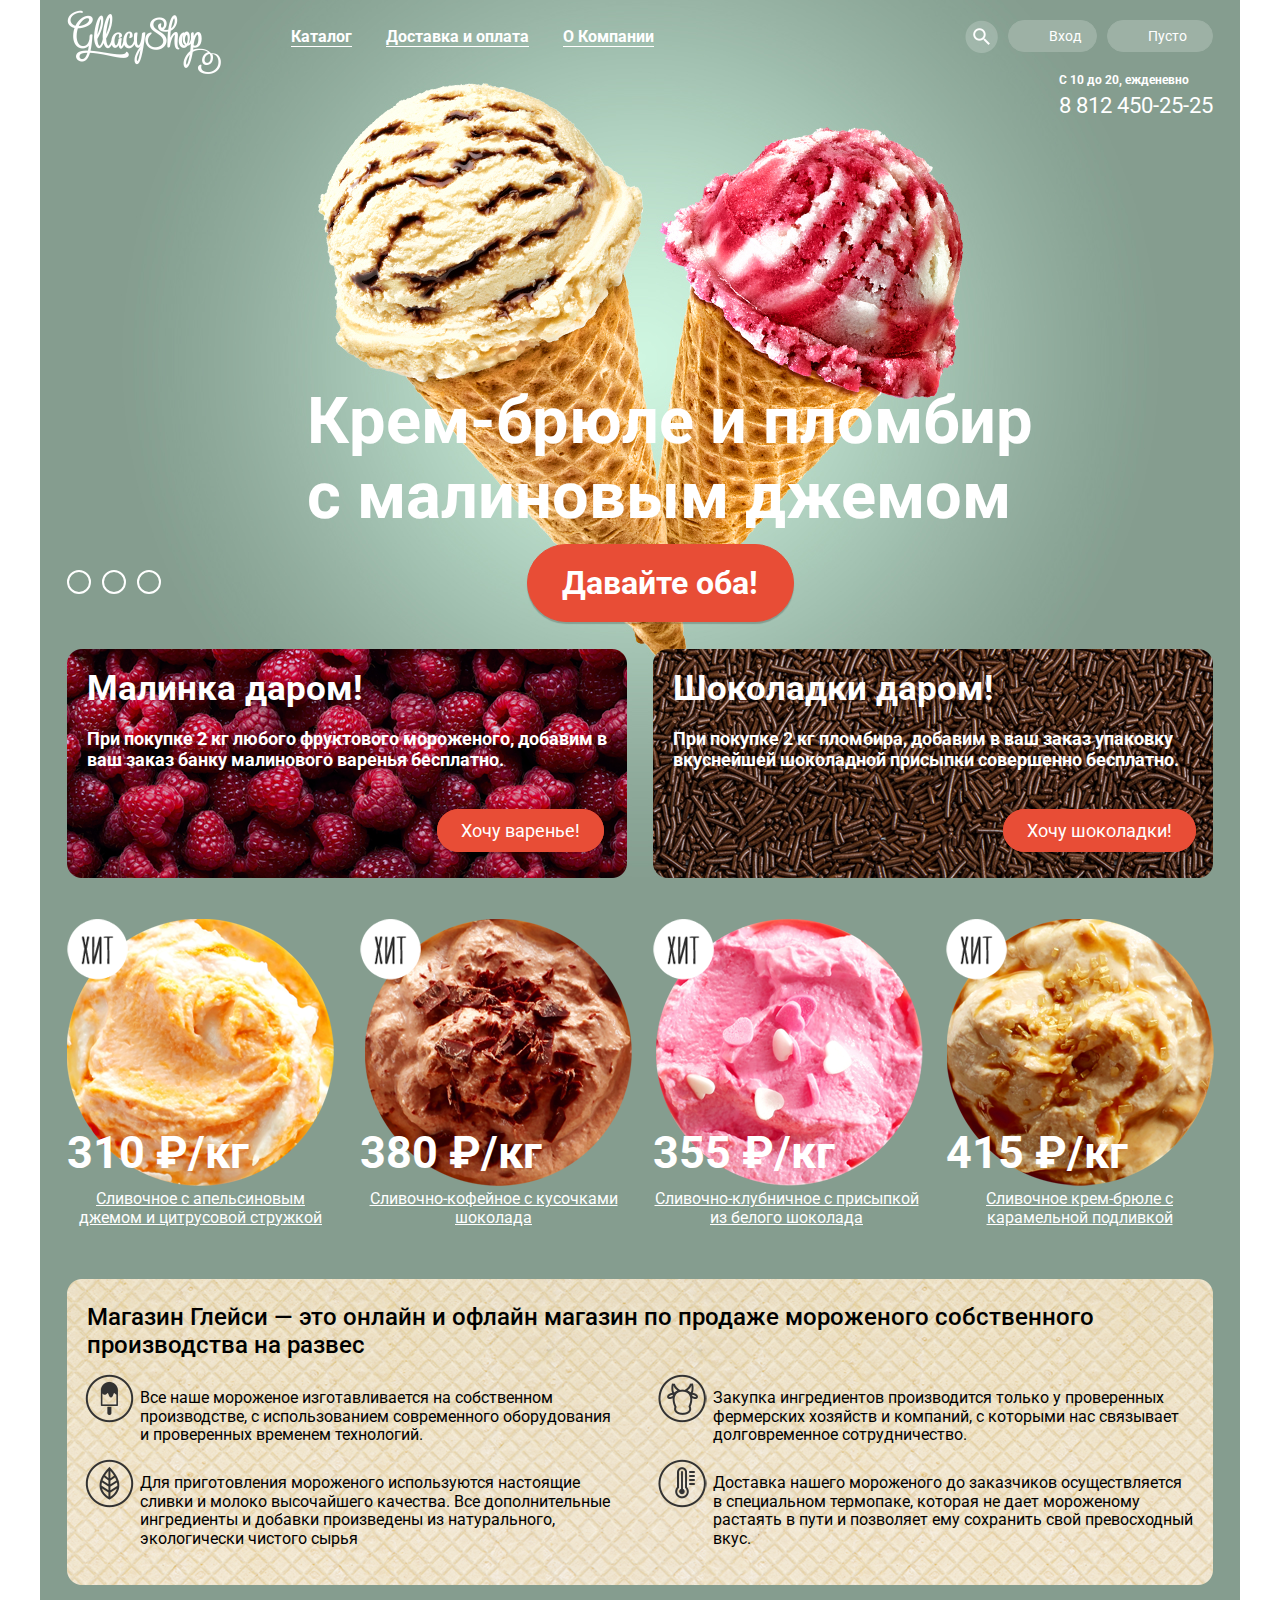
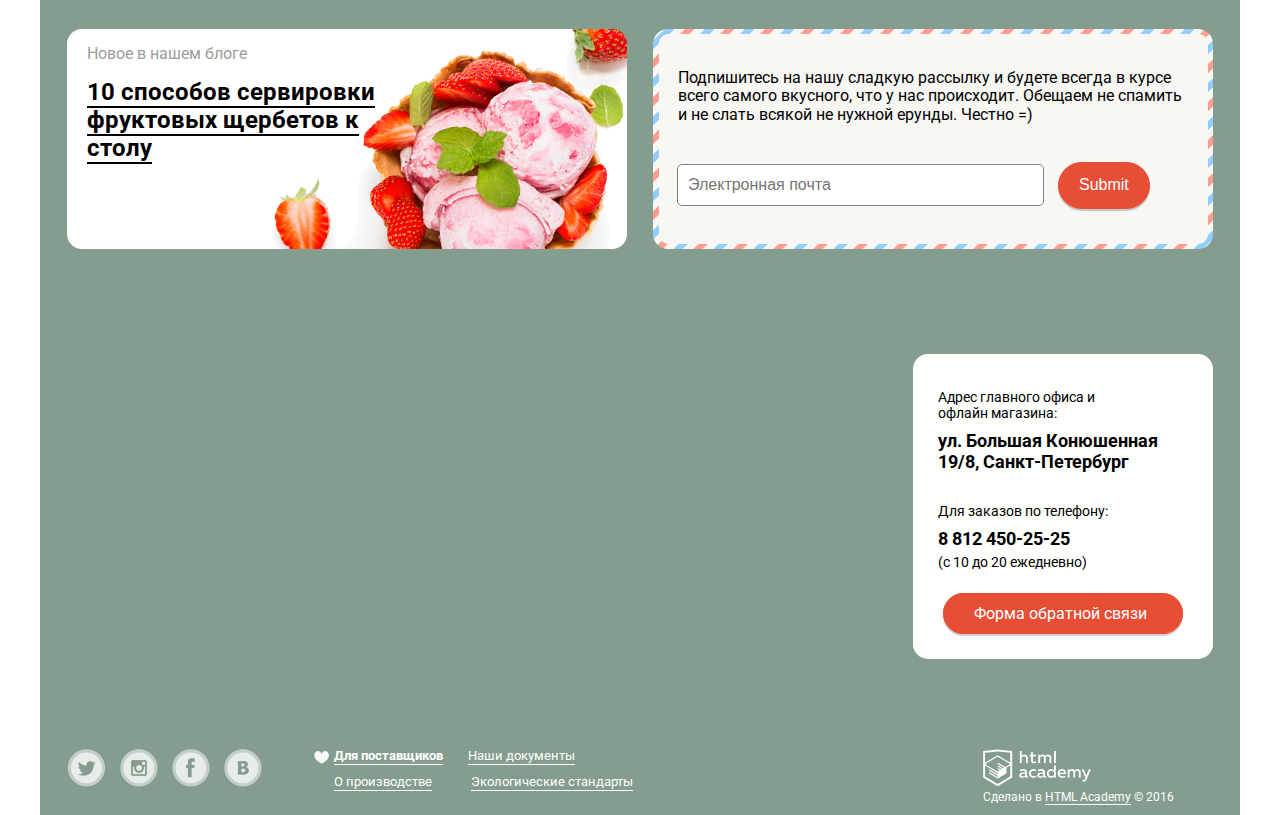
==== index.html @ 41469a13 "первый комит в жизни Слима" ====
<!DOCTYPE html>
<html lang="en">
<head>
    <meta charset="UTF-8">
    <title>Gllacy</title>
     <link rel="stylesheet" href="css/normalize.css"> 
     <link rel="stylesheet" href="css/style.css">
     <link href="https://fonts.googleapis.com/css?family=Roboto:400,400i,700,700i&amp;subset=cyrillic,cyrillic-ext" rel="stylesheet">
</head>
<body>

   <header class="container main-header clearfix">
       <img src="img/Logo.png" class="main-logo">
       <ul class="main-menu">
           <li><a href="#">Каталог</a></li>
           <li><a href="#">Доставка и оплата</a></li>
           <li><a href="#">О Компании</a></li> 
       </ul>
        <div class="menu-arside clearfix">
       <a  class="arside1" href="#"><img src="img/search-main.png"></a>
       <a  class="arside2" href="#">Пусто</a>
       <a  class="arside3" href="#">Вход</a>
       
       </div>
   </header>
    <main class="container">
        
        <section class="main-slider clear-fix">
            <div class="workday">
            <p class="main-day">С 10 до 20, ежденевно
            <p class="main-time">8 812 450-25-25</p>
            </p>
            </div>
            <p class="slide1-h1">Крем-брюле и пломбир с малиновым джемом</p>
            <form class="slider-buttons">
                <input type="radio" name="radio" id="radio" class="slider-but1 radio">
                <label for="radio"></label>
                <input type="radio" name="radio" id="radio1"  class="slider-but1 radio"><label for="radio1"></label>
                <input type="radio" name="radio" id="radio2"  class="slider-but1 radio"> <label for="radio2"></label>
            </form>
            
            <a href="#" class="button-classic">Давайте оба!</a>
        </section>
        <section class="special clearfix">
            <div class="special-1">
                <p class="special-name">Малинка даром!</p>
                <p class="special-about">При покупке 2 кг любого фруктового мороженого, добавим в ваш заказ банку малинового варенья бесплатно.</p>
                <a href="#" class="button-classic">Хочу варенье!</a>
            </div>
            <div class="special-2">
                <p class="special-name">Шоколадки даром!</p>
                <p class="special-about">При покупке 2 кг пломбира, добавим в ваш заказ упаковку вкуснейшей шоколадной присыпки совершенно бесплатно.</p>
                <a href="#" class="button-classic">Хочу шоколадки!</a>
                
            </div>
        </section>
        <section class="top-icecream clearfix">
           <div class="top-ice">
               <img src="img/top-ice1.png" class="topice-1">
               <p class="topice-count">310 ₽/кг</p>
               <a href="#">Сливочное с апельсиновым джемом и цитрусовой стружкой</a>
           </div>
           <div class="top-ice">
               <img src="img/top-ice2.png" class="topice-2">
               <p class="topice-count">380 ₽/кг</p>
               <a href="#">Сливочно-кофейное с кусочками шоколада</a>
           </div>
           <div class="top-ice">
               <img src="img/top-ice3.png" class="topice-3">
               <p class="topice-count">355 ₽/кг</p>
               <a href="#">Сливочно-клубничное с присыпкой из белого шоколада</a>
           </div>
           <div class="top-ice">
               <img src="img/top-ice4.png" class="topice-4">
               <p class="topice-count">415 ₽/кг</p>
               <a href="#">Сливочное крем-брюле с карамельной подливкой</a>
           </div>
            
        </section>
        <section class="gllacy-about clearfix">
            
            <h1>Магазин Глейси  — это онлайн и офлайн магазин по продаже мороженого собственного производства на развес</h1>
        <article class="about-left">
            <p class="about1">Все наше мороженое изготавливается на собственном производстве, с использованием современного оборудования и проверенных временем технологий.
            </p>
            <p class="about2">Для приготовления мороженого используются настоящие сливки и молоко высочайшего качества. Все дополнительные ингредиенты и добавки произведены из натурального, экологически чистого сырья</p>
        </article>
        <article class="about-right">
            <p class="about3">Закупка ингредиентов  производится только у проверенных фермерских хозяйств и компаний, с которыми нас связывает долговременное сотрудничество.</p>
            <p class="about4">Доставка нашего мороженого до заказчиков осуществляется в специальном термопаке, которая не дает мороженому растаять в пути и позволяет ему сохранить свой превосходный вкус.</p>
         </article>
        </section>
        <section class="main-another">
            <div class="news">
                <p class="news-logo">Новое в нашем блоге</p>
                <div><a href="#">10  способов сервировки фруктовых щербетов к столу</a></div>
            </div>
            <div class="subscribe">
                <p>Подпишитесь на нашу сладкую рассылку и будете всегда в курсе всего самого вкусного, что у нас происходит. Обещаем не спамить и не слать всякой не нужной ерунды. Честно =) </p>
                <form method="post"> 
                <input type="text" placeholder="Электронная почта" class="mail-form">
                <label><input type="submit" class="subscribe-sbumit button-classic"></label>
                </form>
            </div>
        </section>
        <section class="map">
            <div class="map-block">
                <iframe src="https://www.google.com/maps/embed?pb=!1m18!1m12!1m3!1d1998.59910436516!2d30.32089461637124!3d59.93879418187623!2m3!1f0!2f0!3f0!3m2!1i1024!2i768!4f13.1!3m3!1m2!1s0x4696310fca5ba729%3A0xea9c53d4493c879f!2z0JHQvtC70YzRiNCw0Y8g0JrQvtC90Y7RiNC10L3QvdCw0Y8g0YPQuy4sIDE5LCDQodCw0L3QutGCLdCf0LXRgtC10YDQsdGD0YDQsywg0KDQvtGB0YHQuNGPLCAxOTExODY!5e0!3m2!1sru!2sua!4v1495386368336" width="1200" height="430" frameborder="0" style="border:0" allowfullscreen></iframe>
            </div>
            <div class="shopwork-info">
                <p class="info-1">Адрес главного офиса и офлайн магазина:</p>
                <p class="info-2"> ул. Большая Конюшенная 19/8, Санкт-Петербург</p>
                <p class="info-3">Для заказов по телефону:</p>
                <p class="info-4">8 812 450-25-25</p>
                <p class="info-5">(с 10 до 20 ежедневно)</p>
                <a href="#" class="button-classic">Форма обратной связи</a>
            </div>
        </section>
    </main>
    <footer class="main-footer clearfix container">
        <div class="social">
            <a  href="#" class="tw"><img src="img/twitter.png"></a>
            <a  href="#" class="inst"><img src="img/insta.png"></a>
            <a  href="#" class="fb"><img src="img/fb.png"></a>
            <a  href="#" class="vk"><img src="img/vk.png"></a>
        </div>
        <div class="footer-about clearfix">
            <a href="#">Для поставщиков</a>
            <a href="#">Наши документы</a>
            <a href="#"> О производстве</a>
            <a href="#"> Экологические стандарты</a>
        </div>
        <div class="copyright">
            <img class="logo-copyright" src="img/logo-copyright.png">
            <p>Сделано в <a href="#">HTML Academy</a> © 2016</p>
        </div>
    </footer>
</body>
</html>
---- css/style.css ----
html{
    font-family: roboto;
    min-width: 1200px;
    
}
body{
    margin: 0;
    padding: 0;
    
    background-image: url(../img/background-test.jpg);
    background-repeat: no-repeat;
    background-position: center;
    background-position: center top;
    min-width: 1200px;
    
}
.catalog-body{
    background-image:url(../img/Catalog/catalog-background.jpg);
    background-repeat: repeat-y;
}
.clearfix::after {
    content: "";
    display: table;
    clear: both;
}
    
.container {
    width: 1146px;
    margin: 0 auto;
    padding-left: 27px;
    padding-right: 27px;
    
   
}
.button-classic{
    text-decoration: none;
    color: white;
    padding-left: 34px;
    padding-right: 35px;
    padding-top: 20px;
    padding-bottom: 20px;
    border: 1px solid #e84d36;
    background-color: #e84d36;
    border-radius: 50px;
    box-shadow: 0 2px 1px rgba(0,0,0,0.2);
}

header p{
    margin: 0;
    padding: 0;
}
.main-logo{
    float: left;
    margin-top: 10px;
}
.main-header ul{
    text-decoration: none;
    margin: 0;
    
}
.main-menu {float: left;}
.main-menu a{
   text-decoration: none; 
    color: white;
    font-size: 16px;
    font-weight: bold;
    border-bottom: 1px white solid;
    
}
.main-header li{
    display: inline-block;
    margin-top: 28px;
    margin-left: 30px;
}
.menu-arside{
    float: right;
    display: inline-block;
    margin-top: 20px;
    
}
.menu-arside .arside2,.arside3 {
    float:right;
    text-decoration: none;
    color: white;
    border: 1px solid #9db1a5;
    border-radius: 28px;
    padding-top: 7px;
    padding-bottom: 7px;
   font-size: 14px;
    margin-left: 10px;
    
    
}
 .arside1 img{
    
}
.menu-arside .arside2{
    padding-right: 25px;
    padding-left: 40px;
    background-color: #9db1a5;
   
    
}
.menu-arside .arside3{
    padding-right: 15px;
    padding-left: 40px;
    background-color: #9db1a5;
}
.menu-arside .arside2::before{
    content: "";
    position: absolute;
    width: 21px;
    height: 20px;
   
    background-image: url(../img/bin.png);
    margin-left: -30px;
    margin-top: -2px;
}
.menu-arside .arside3::before{
    content: "";
    position: absolute;
    width: 21px;
    height: 20px;
   
    background-image: url(../img/enter.png);
    margin-left: -30px;
    margin-top: -2px;
}

.main-slider{
    min-height: 575px;
}
.workday{
    float: right;
}
.workday .main-day{
    padding: 0;
    margin: 0;
    font-size: 12px;
    font-weight: bold;
    color: white;
}
.workday .main-time{
    padding: 0;
    margin: 0;
    font-size: 22px;
    color: white;
    margin-top: 5px;
    
}
.main-slider .slide1-h1{
    display: inline-block;
    margin: 0;
    margin-top: 310px;
    font-size: 65px;
    font-weight: bold;
    color: white;
    width: 730px;
    margin-left: 240px;
}
.main-slider .slider-buttons{
    float: left;
    margin-top: 40px;
    
}
.main-slider .button-classic{
    float: left;
    margin-top: 10px;
    font-size:32px;
    font-weight: bold;
    margin-left: 355px;
    
}
.radio {
  vertical-align: top;
  width: 17px;
  height: 17px;
  margin: 0 3px 0 0;
}
.radio + label {
  cursor: pointer;
}
.radio:not(checked) {
  position: absolute;
  opacity: 0;
}
.radio:not(checked) + label {
  position: relative;
  padding: 0 0 0 35px;
}

.radio:not(checked) + label:after {
 content: '';
  position: absolute;
  top: -3px;
  left: 0;
  width: 20px;
  height: 20px;
  border: 1px solid #CDD1DA;
  border-radius: 50%;
  
 border: 2px solid white;
}
.radio:checked + label:after {
  opacity: 1;
  background: white;
}
.special{
    min-height: 230px;
}
.special-1, .special-2, .news, .subscribe{
    width: 560px;
    min-height: 230px;
     background-repeat: no-repeat;
}
.special-1,.news{
    float: left;
}
.special-2, .subscribe{
    float: right;
}
.special-1{
    background-image: url(../img/special1-background.png);
   
}
.special-2{
    background-image: url(../img/special2-background.png);
}

.special-name{
    margin: 0;
    margin-top: 20px;
    margin-left: 20px;
    display: inline-block;
    font-size: 35px;
    font-weight: bold;
    color: white;
    
}
.special-about{
    margin: 0;
    margin-top: 20px;
    margin-left: 20px;
    font-size: 18px;
    font-weight: bold;
    color: white;
    padding-bottom: 50px;
}
.special .button-classic{
    font-size: 18px;
    padding-left: 23px;
    padding-right: 23px;
    padding-top: 10px;
    padding-bottom: 10px;
    margin-left: 350px;
    margin-bottom: 50px;
}
.special-1 .button-classic{
    margin-left: 370px;
}
.top-icecream{
    min-height: 400px;
}
.top-ice {
    width: 267px;
    min-height: 400px;
    float: left;
    position: relative;
}
.top-ice{
    margin-left: 26px;
}
.top-ice:nth-child(1){
    margin-left: 0;
    
}
.top-ice img, .item img{
    margin-top: 40px;
}
.top-ice .topice-count{
    font-size: 45px;
    font-weight: bold;
    color: white;
    position: absolute;
    bottom: 55px;
}
.top-ice a, .item a{
    margin: 0;
    text-decoration: underline;
    color: white;
     display: inline-block;
    text-align: center;
    
}
.gllacy-about{
    min-height: 310px;
    background-image: url(../img/about-background.png);
    background-repeat: no-repeat;
}
.gllacy-about h1{
    margin: 0;
    font-size: 24px;
    font-weight: 500;
    margin-left: 20px;
    padding-top: 25px;
}
.about-left{
    float: left;
    width: 573px;
}
.about-right{
    float: right;
    width: 573px;
}
.gllacy-about p{
    margin: 0;
    margin-top: 30px;
    margin-left: 73px;
    width: 480px;
    
}
.gllacy-about .about1::before{
    content: "";
    position: absolute;
    width: 49px;
    height: 49px;
    margin-left: -55px;
    margin-top: -15px;
    background-image: url(../img/about1.png);
    
}
.gllacy-about .about2::before{
    content: "";
    position: absolute;
    width: 49px;
    height: 49px;
    margin-left: -55px;
    margin-top: -15px;
    background-image: url(../img/about2.png);
    
}
.gllacy-about .about3::before{
    content: "";
    position: absolute;
    width: 49px;
    height: 49px;
    margin-left: -55px;
    margin-top: -15px;
    background-image: url(../img/about3.png);
    
}
.gllacy-about .about4::before{
    content: "";
    position: absolute;
    width: 49px;
    height: 49px;
    margin-left: -55px;
    margin-top: -15px;
    background-image: url(../img/about4.png);
    
}
.main-another{
    min-height: 300px;
}
.main-another .news{
    background-image: url(../img/news-background.png);
    margin-top: 40px;
}
.news div{
    width: 300px;
    margin-left: 20px;
}
.news a{
    text-decoration: none;
    color: black;
    font-size: 24px;
    font-weight: bold;
    border-bottom: 2px solid black;
    
}
.news .news-logo{
    font-size: 16px;
    color: #9c9c9c;
    margin-left: 20px;
    
}
.main-another .subscribe{
    background-image: url(../img/subscribe-background.png);
     margin-top: 40px;
}
.subscribe p{
    width: 510px;
    margin: 0;
    margin-top: 40px;
    margin-left: 25px;
    
}
.mail-form{
    margin-left: 24px;
    border: 1px solid gray;
    border-radius: 5px;
    padding-right: 10px;
    width: 345px;
    height: 20px;
    padding-top: 10px;
    padding-left: 10px;
    padding-bottom: 10px;
    margin-top: 40px;
}
.subscribe .button-classic{
    padding-top: 13px;
    padding-bottom: 13px;
    padding-left: 20px;
    padding-right: 20px;
    margin-left: 10px;
    
}
.map{
    height: 430px;
    position: relative;
   
}
.map iframe{
    margin-left: -27px;
}
.map-block{
    height: 430px;
   
}
.map .shopwork-info{
    width: 300px;
    min-height: 305px;
    position: absolute;
    bottom: 60px;
    left: 846px;
    background-color: #fffffe;
    border-radius: 15px;
}
.shopwork-info p{
    margin: 0;
    margin-left: 25px;
}
.shopwork-info .info-1{
    font-size: 14px;
    margin-top: 35px;
    width: 160px;
    
}.shopwork-info .info-2{
    font-size: 18px;
    font-weight: bold;
    margin-top: 10px;
    width: 230px;
    
}.shopwork-info .info-3{
    font-size: 14px;
    margin-top: 30px;
    
}.shopwork-info .info-4{
    font-size: 18px;
    font-weight: bold;
    margin-top: 10px;
    
}.shopwork-info .info-5{
    font-size: 14px;
    margin-top: 5px;
    margin-bottom: 35px;
}
.shopwork-info .button-classic{
  padding-top: 10px;
    padding-bottom: 10px;
    padding-left: 30px;
    padding-left: 30px;
    margin-left: 30px;
}
.main-footer .social{
    width: 267px;
    float: left;
    margin-top: 30px;
    
}
.social a{
    margin-left: 10px;
}
.social a:first-child{
    margin: 0;
}

.footer-about{
    float: left;
    width: 359px;
    margin-top: 30px;
}
.footer-about a{
    color: white;
    text-decoration: none;
    float: left;
    font-size: 13px;
    border-bottom: 1px solid white;
}
.footer-about a:nth-child(1){
    margin-right: 25px;
    font-weight: bold;
   
    
}
.footer-about a:nth-child(1)::before{
    content: "";
    position: absolute;
    width: 20px;
    height: 20px;
    background-image: url(../img/heart.png);
    background-repeat: no-repeat;
    margin-left: -20px;
    margin-top: 2px;
    
}
.footer-about a:nth-child(2){
     margin-bottom: 10px;
    
}
.footer-about a:nth-child(3){
   margin-right: 39px; 
}
.footer-about a:nth-child(4){
    
}
.main-footer .copyright{
    width: 230px;
    float: right;
    margin-top: 30px;
}
.copyright p{
    font-size: 12px;
    color: white;
    margin: 0;
    margin-bottom: 10px;
}
.copyright a{
    text-decoration: none;
    color: white;
    border-bottom: 1px solid white;
}
.main-catalog .path{
    display: inline-block;
    margin: 0;
    padding: 0;
    margin-top: 20px;
}
.path li{
    list-style: none;
    display: inline-block;
}
.path a{
    margin: 0;
    text-decoration: none;
    color: white;
    border-bottom: 1px solid white;
    margin-right: 20px;   
}
 .current-page a{
    border-bottom: none;
    
}
.path li:not(:last-child)::after{
    content: ">>";
    position: absolute;
    width: 20px;
    height: 20px;
    margin-left: -15px;
    color: white;
}
.catalog-positon h1{
    margin: 0;
    font-size: 35px;
    color: white;
    margin-top:5px;
}
.catalog-filter {
    width: 880px;
}
.sort-by select, .catalog-input, .fat-form,.fillers{
  color: white;
   background-color: #a9bab0;
    border: 1px solid #9db1a5;
    border-radius: 28px;
    padding-left: 10px;
    padding-right: 25px;
   font-size: 16px;
    padding-top: 10px;
    padding-bottom: 10px;
    outline: none;

}
.sort-by{
    float: left;
}
.sort-by p{
    font-size: 14px;
    color: white;
    margin: 0;
    margin-left: 15px;
    margin-bottom: 5px;
    margin-top: 30px;
}
.catalog-filter .count{
    float: left;
}
.count p{
     font-size: 14px;
    color: white;
    margin: 0;
    margin-left: 15px;
    margin-bottom: 5px;
    margin-top: 30px;
}
.count .count-range{
    -webkit-appearance: none;
    padding-right: 10px;
    width: 220px;
    outline: none;
    margin-left: 15px;
    margin-right: 15px;

}
.count-range::-webkit-slider-thumb {
-webkit-appearance: none;
background-color: #f8f7f4;
border: 1px solid #bdc3c7;
width: 20px;
height: 20px;
border-radius: 10px;
cursor: pointer;
}
.count-range::before{
    content: "";
    position: absolute;
    width: 218px;
    height: 3px;
    background-color: #f8f7f4;
    margin-top: 8px;
    margin-left: 1px;
    
}
.catalog-filter .fat{
    float: left;
}
.fat p{
     font-size: 14px;
    color: white;
    margin: 0;
    margin-left: 15px;
    margin-bottom: 5px;
    margin-top: 30px;
}
.fat .fat-form{
 width: 405px;
    padding-right: 0;
}
.fat-radio {
  vertical-align: top;
  width: 17px;
  height: 17px;
  margin: 0 3px 0 0;
}
.fat-radio + label {
  cursor: pointer;
}
.fat-radio:not(checked) {
  position: absolute;
  opacity: 0;
}
.fat-radio:not(checked) + label {
  position: relative;
  padding: 0 0 0 30px;
    margin-left: 10px;
   
}

.fat-radio:not(checked) + label:after {
 content: '';
  position: absolute;
  top: px;
  left: 0;
  width: 18px;
  height: 18px;
  border: 1px solid #CDD1DA;
  border-radius: 50%;
  
 border: 1px solid white;
}
.fat-radio:checked + label:after {
  opacity: 1;
  background-image: url(../img/Catalog/fat-choose..png);
    background-repeat: repeat;
    background-position: 19px -2px;
    
}
.choose-filler{
    float: left;
}
.choose-filler p {
    font-size: 14px;
    color: white;
    margin: 0;
    margin-left: 15px;
    
    margin-top: 10px;
    
}
.catalog-filter .fillers{
    width: 700px;
    float: left;
    padding-left: 0;
    padding-right: 0;
    margin-top: 5px;
}
.filler-checkbox{
    vertical-align: top;
    width: 17px;
     height: 17px;
  margin: 0 3px 0 0;
}
.filler-checkbox+label{
    cursor: pointer;
}
.filler-checkbox:not(checked){
    position: absolute;
    display: none;
}
.filler-checkbox:not(checked)+label{
    position: relative;
    padding: 0 0 0 35px;
    margin-left: 12px;
    
}
.filler-checkbox:not(checked) + label:after{
    content: "";
    position: absolute;
    left: 0;
    width: 20px;
    height: 20px;

    background-image: url(../img/Catalog/unchecked.png);
}
.filler-checkbox:checked+label:after{
   content: "";
    position: absolute;
    left: 0;
    width: 20px;
    height: 20px;
   background-image: url(../img/Catalog/checked.png);
}
.catalog-filter button{
    padding-left: 20px;
    padding-right: 20px;
    padding-top: 8px;
    padding-bottom: 8px;
    background-color:#a9bab0;
    border: 2px solid white;
    margin-top: 38px;
    margin-left: 45px;
     outline: none;
    box-shadow: none;
    
}
.catalog{
    min-height:1090px;
}
.catalog .item{
    min-height: 360px;
    width: 267px;
    float: left;
    margin-right: 25px;
    position: relative;
    
} 
.catalog .item:nth-child(4n){
    margin-right: 0;
}
.item img{
    margin:0;
    margin-top: 40px;
    padding-bottom: 10px;
}

.item .item-count{
    font-size: 45px;
    font-weight: bold;
    color: white;
    position: absolute;
    bottom: 20px;
}
.choose-page ul{
    margin: 0;
     padding: 0;
    float: right;
    margin-top: 50px;
}
.choose-page li{
    list-style: none;
    display: inline-block;
    width: 20px;
    height: 20px;
   border-radius: 50%;
    
   
}
.choose-page a{
    text-decoration: none;
    color: white;
    width: 20px;
    height: 20px;
    display: block;
    border-radius: 40px;
    
    margin-top: 1px;
    text-align: center;
}
.choose-page .pre-page{
    color: gray;
}
.choose-page .current-page{
    background-color: white;
    color: black;
    
}
.catalog-footer{
    border-top: 1px solid #a9bbb1;
    margin-top: 35px;
}
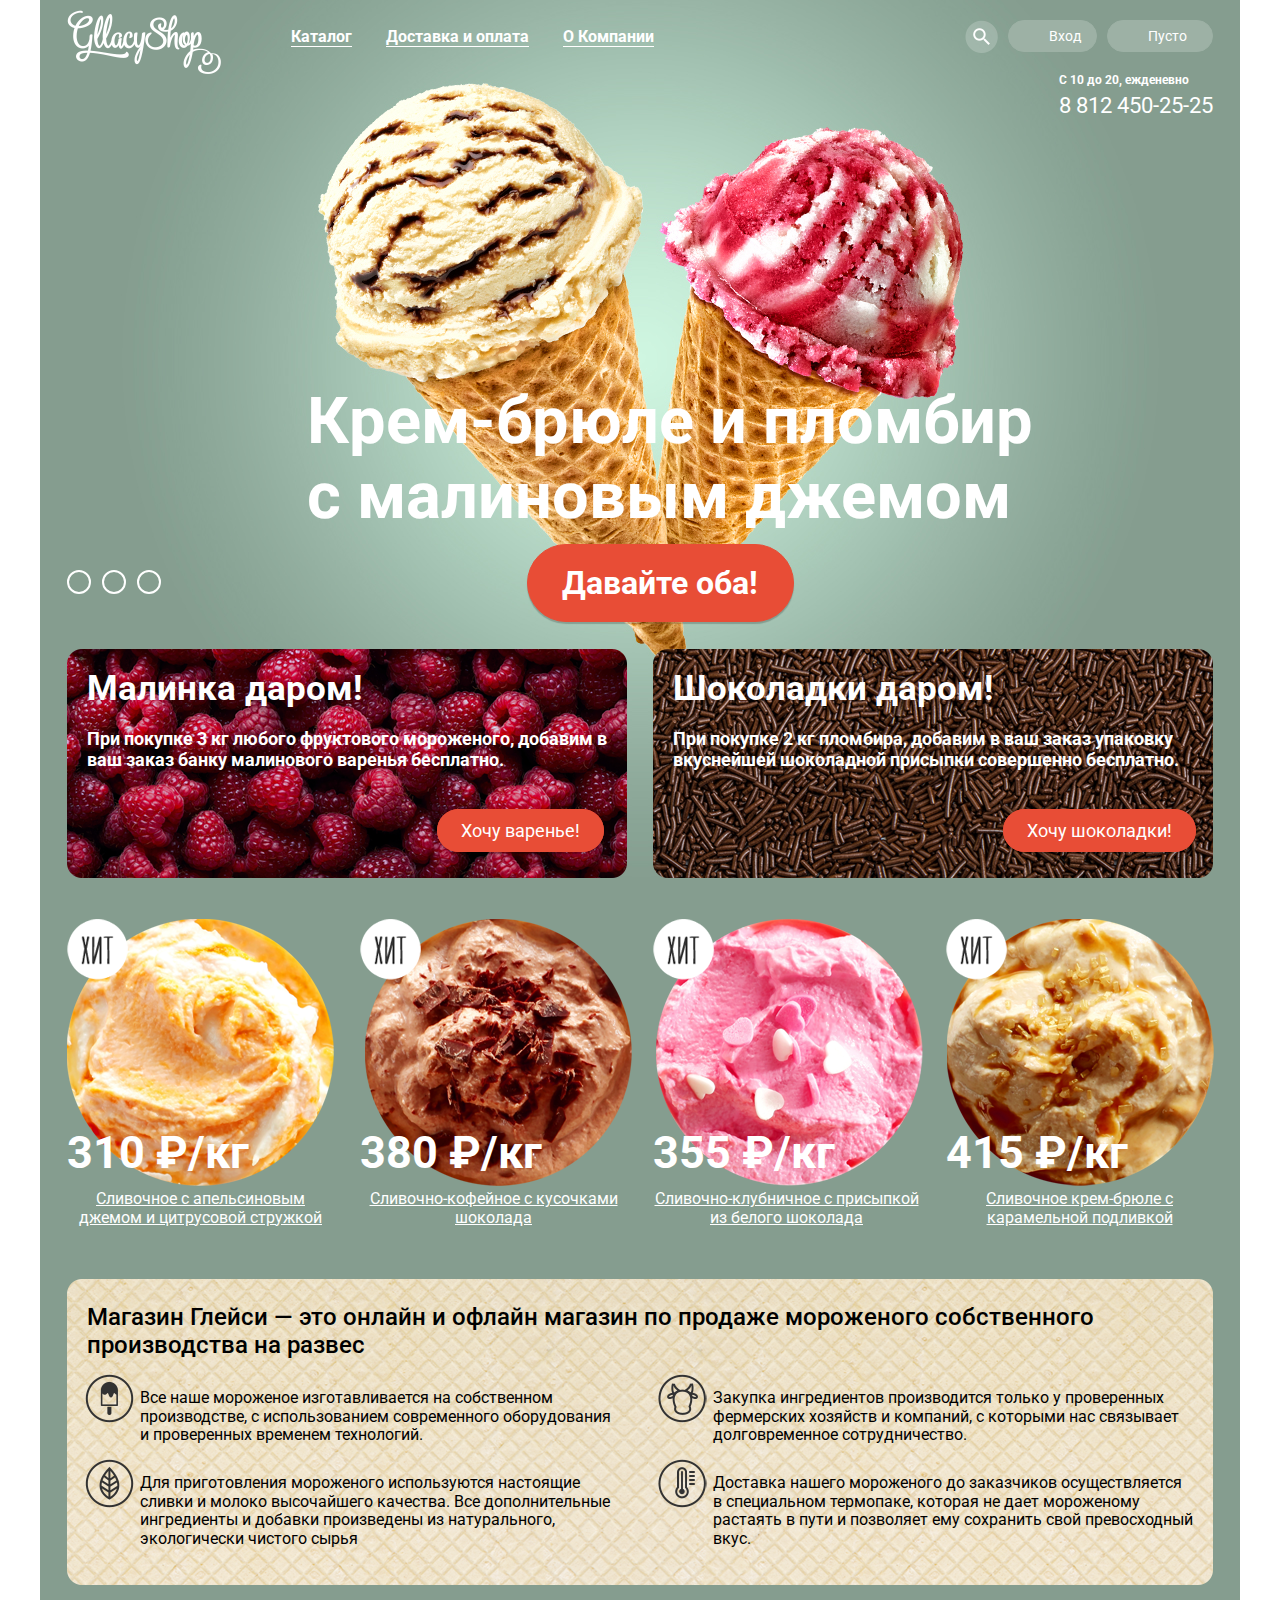
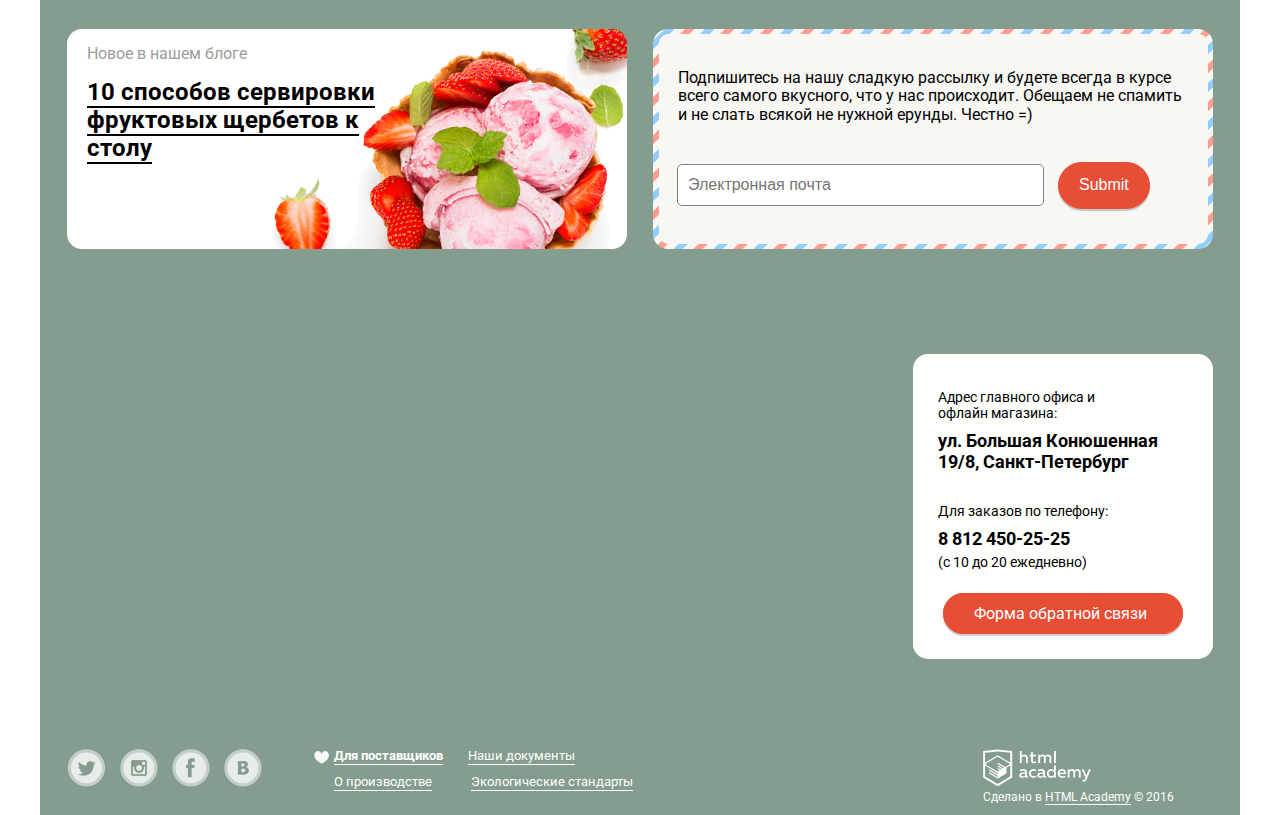
==== commit 9c78d81d: "Второй коммит в жизни мистера Слима" ====
--- a/index.html
+++ b/index.html
@@ -44,7 +44,7 @@
         <section class="special clearfix">
             <div class="special-1">
                 <p class="special-name">Малинка даром!</p>
-                <p class="special-about">При покупке 2 кг любого фруктового мороженого, добавим в ваш заказ банку малинового варенья бесплатно.</p>
+                <p class="special-about">При покупке 3 кг любого фруктового мороженого, добавим в ваш заказ банку малинового варенья бесплатно.</p>
                 <a href="#" class="button-classic">Хочу варенье!</a>
             </div>
             <div class="special-2">
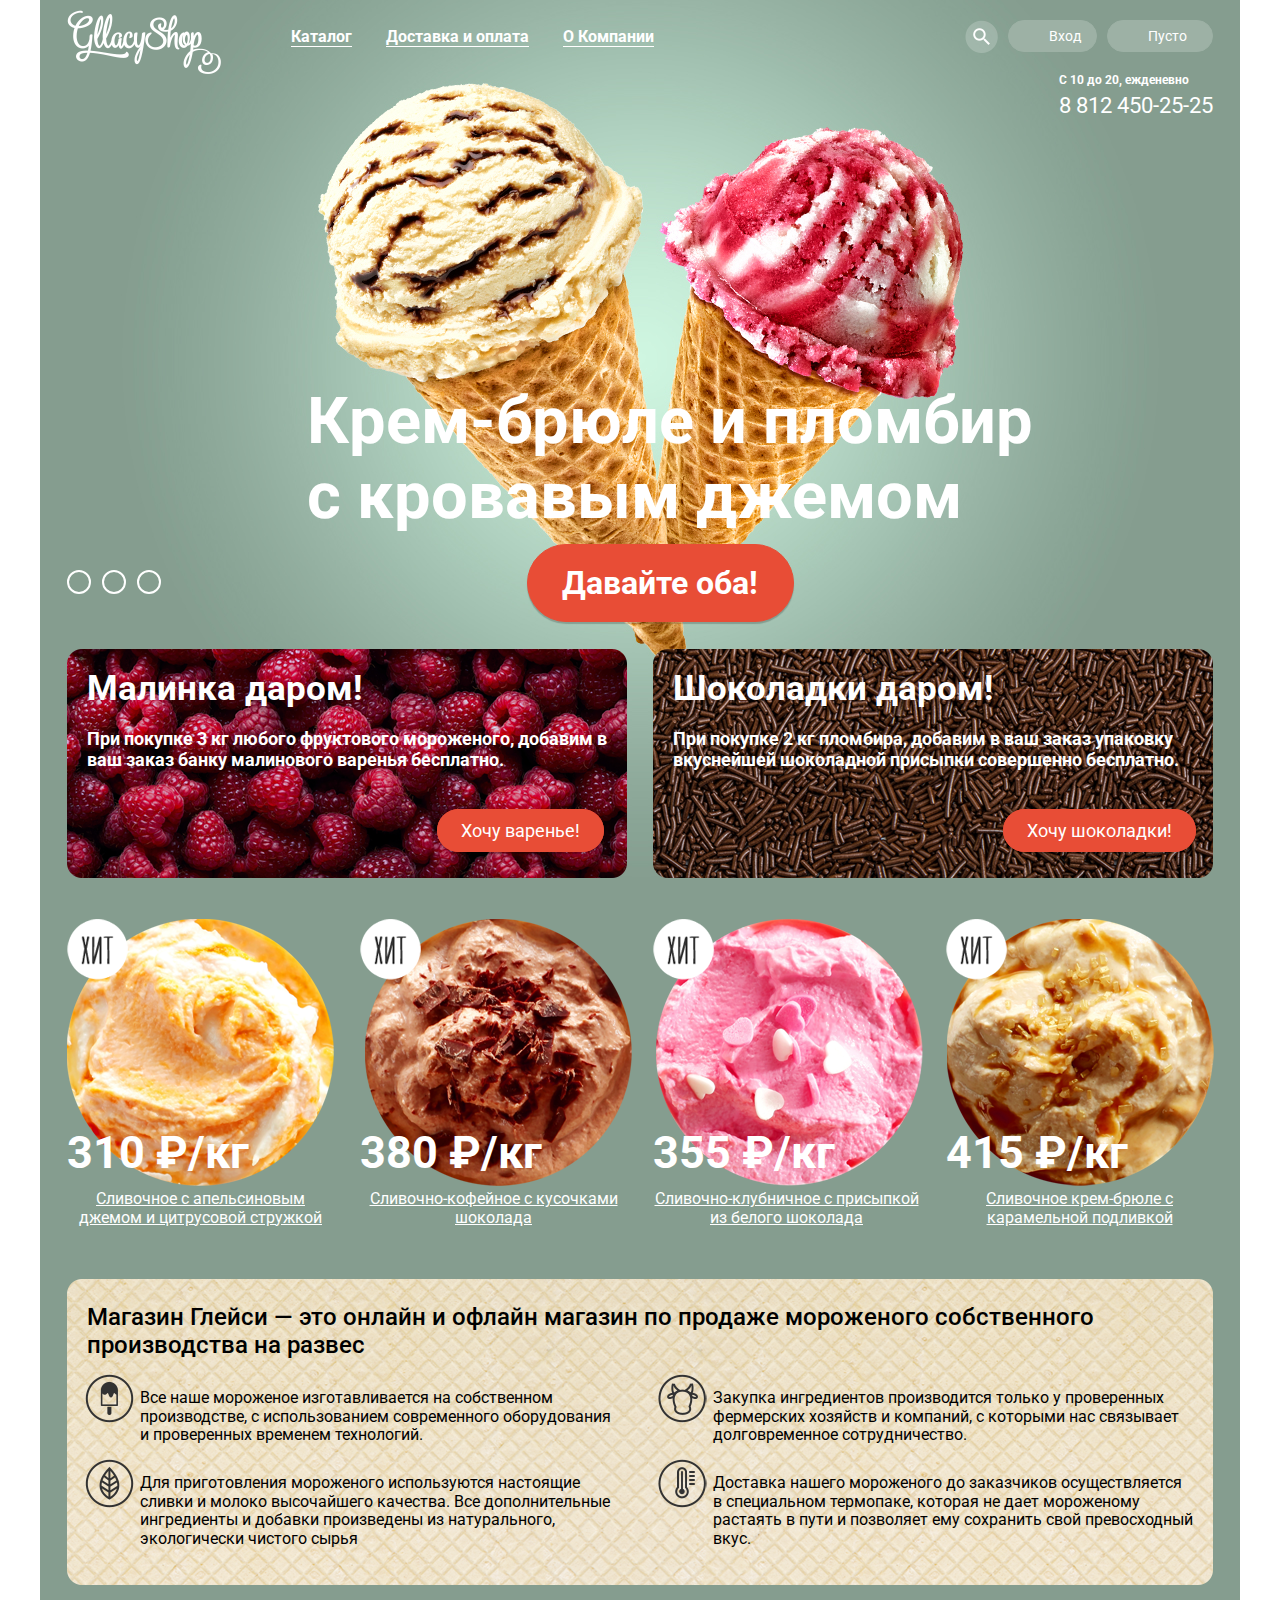
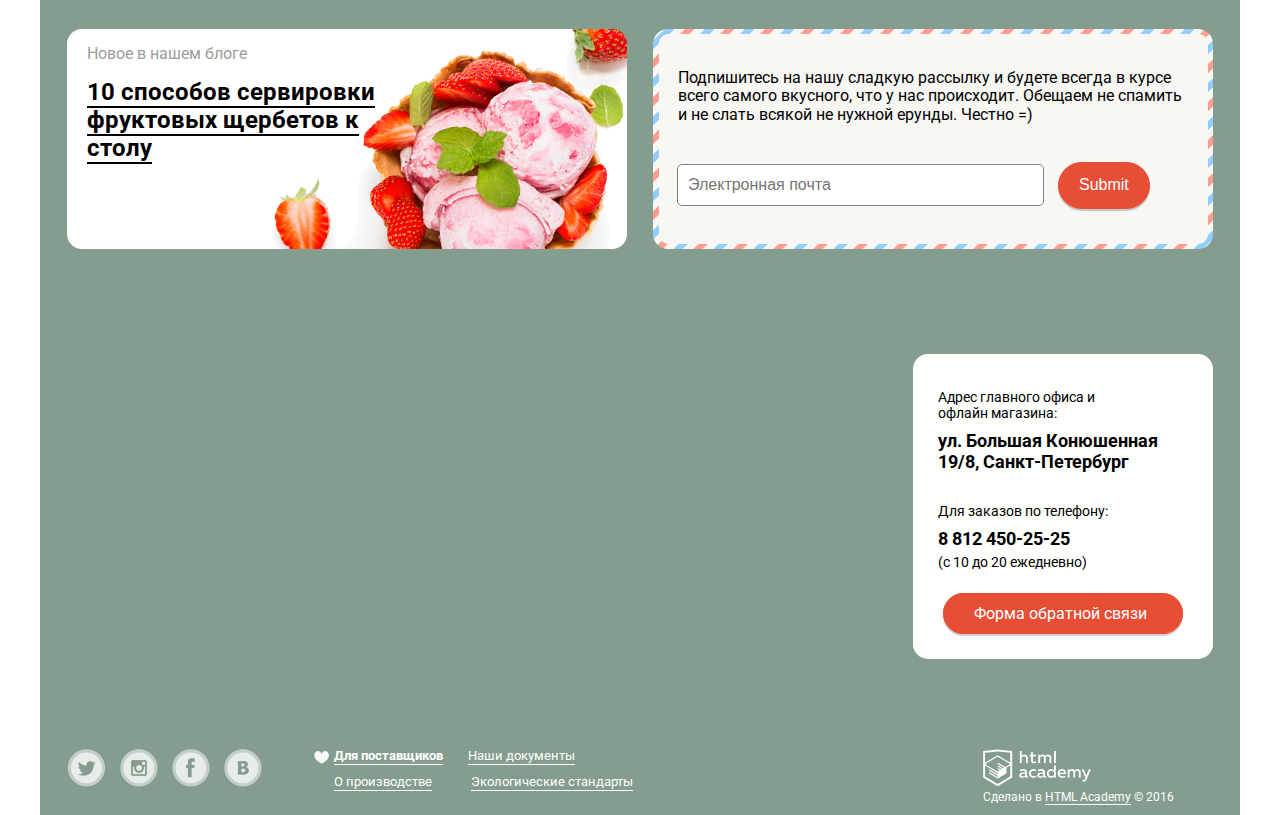
==== commit 4ca48b6a: "тестирую ветку" ====
--- a/index.html
+++ b/index.html
@@ -31,7 +31,7 @@
             <p class="main-time">8 812 450-25-25</p>
             </p>
             </div>
-            <p class="slide1-h1">Крем-брюле и пломбир с малиновым джемом</p>
+            <p class="slide1-h1">Крем-брюле и пломбир с кровавым джемом</p>
             <form class="slider-buttons">
                 <input type="radio" name="radio" id="radio" class="slider-but1 radio">
                 <label for="radio"></label>
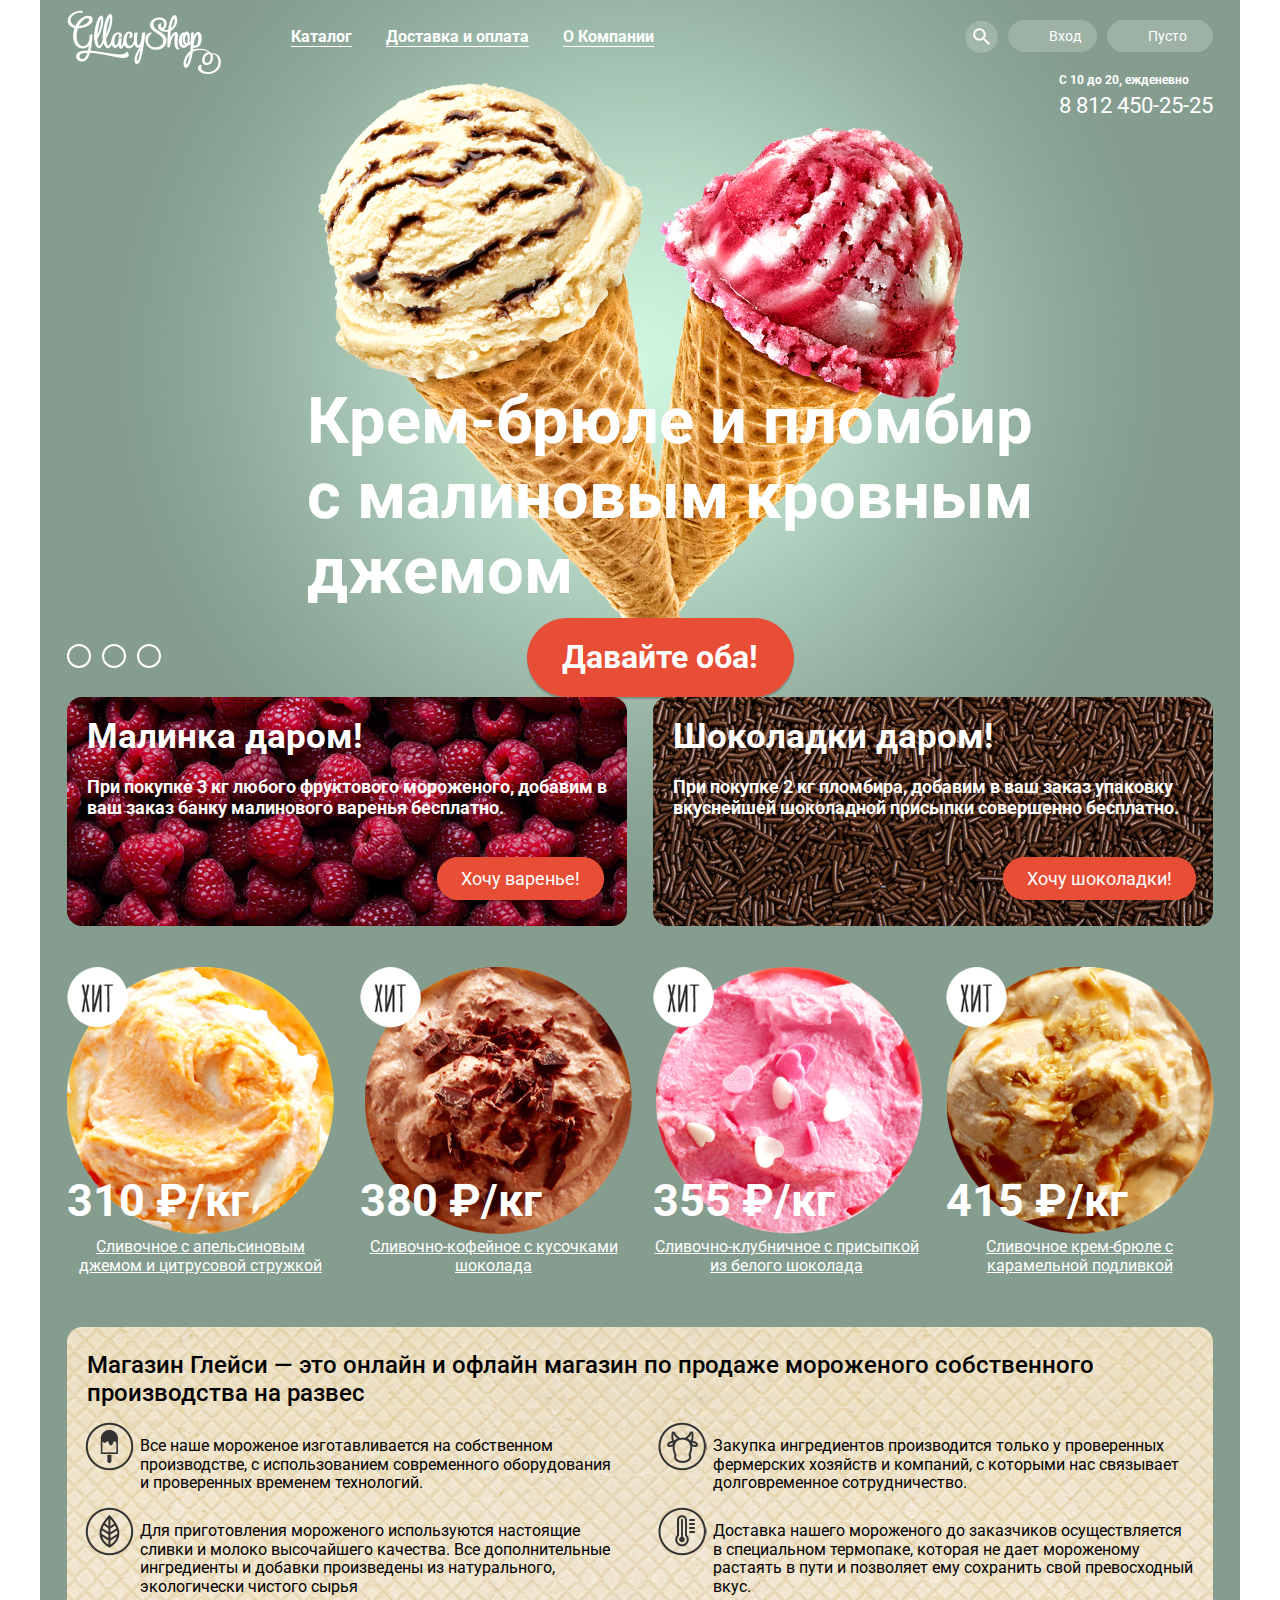
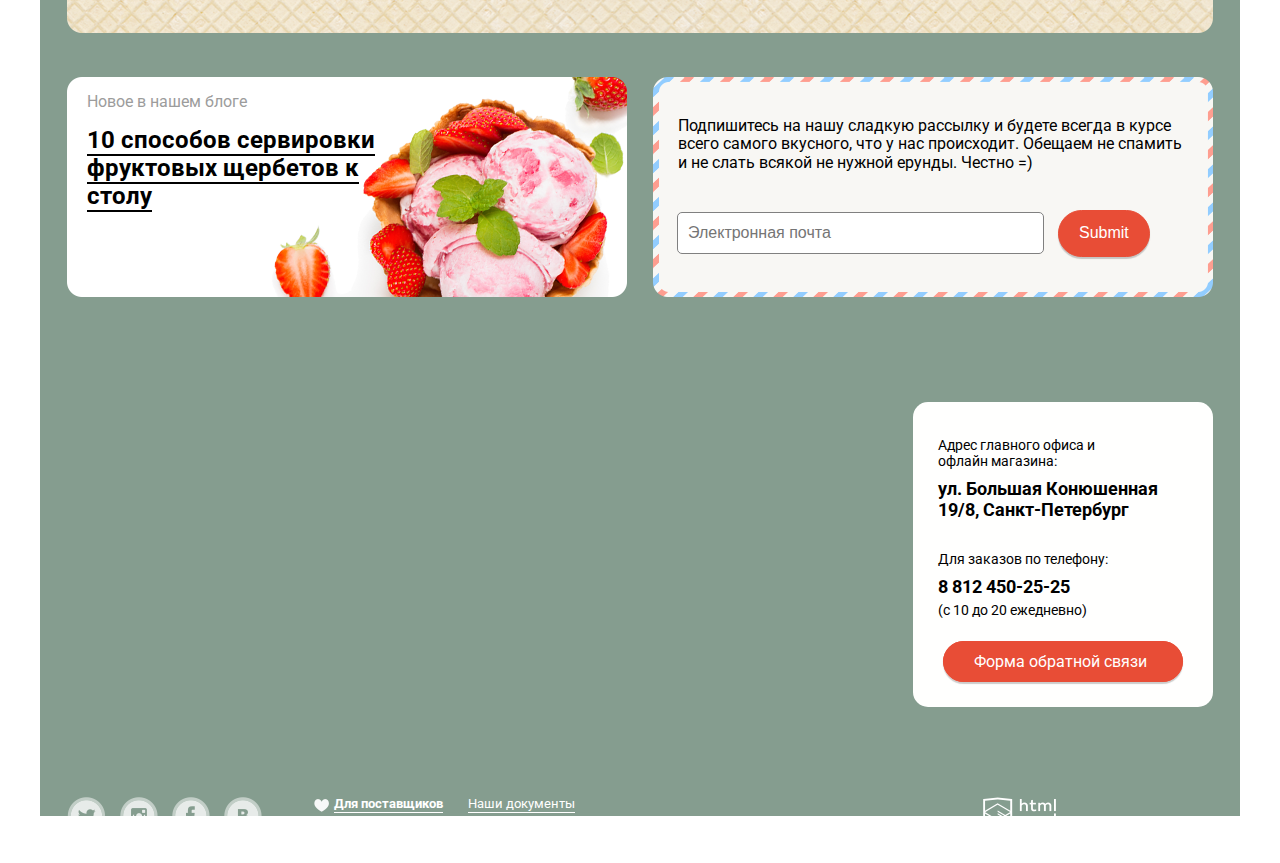
==== commit ab8a3025: "тест ветки2" ====
--- a/index.html
+++ b/index.html
@@ -31,7 +31,7 @@
             <p class="main-time">8 812 450-25-25</p>
             </p>
             </div>
-            <p class="slide1-h1">Крем-брюле и пломбир с кровавым джемом</p>
+            <p class="slide1-h1">Крем-брюле и пломбир с малиновым  кровным джемом</p>
             <form class="slider-buttons">
                 <input type="radio" name="radio" id="radio" class="slider-but1 radio">
                 <label for="radio"></label>
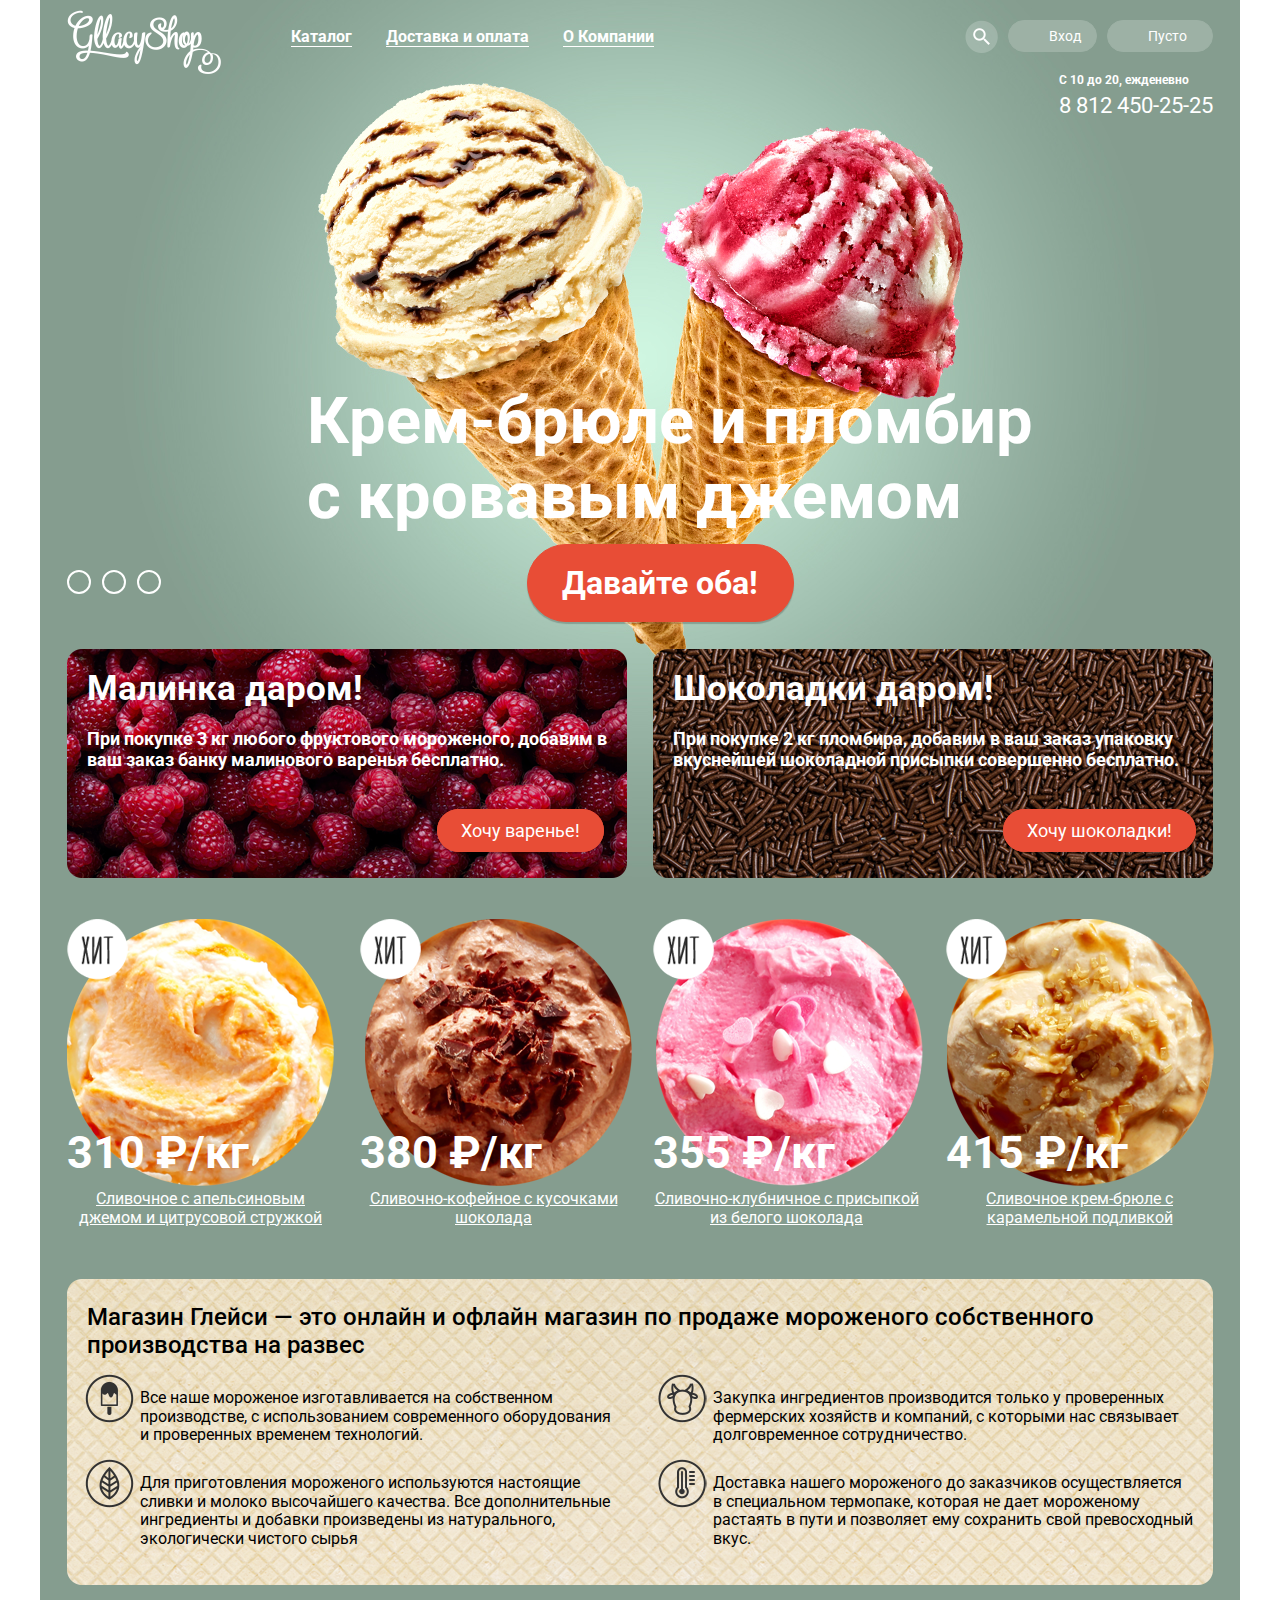
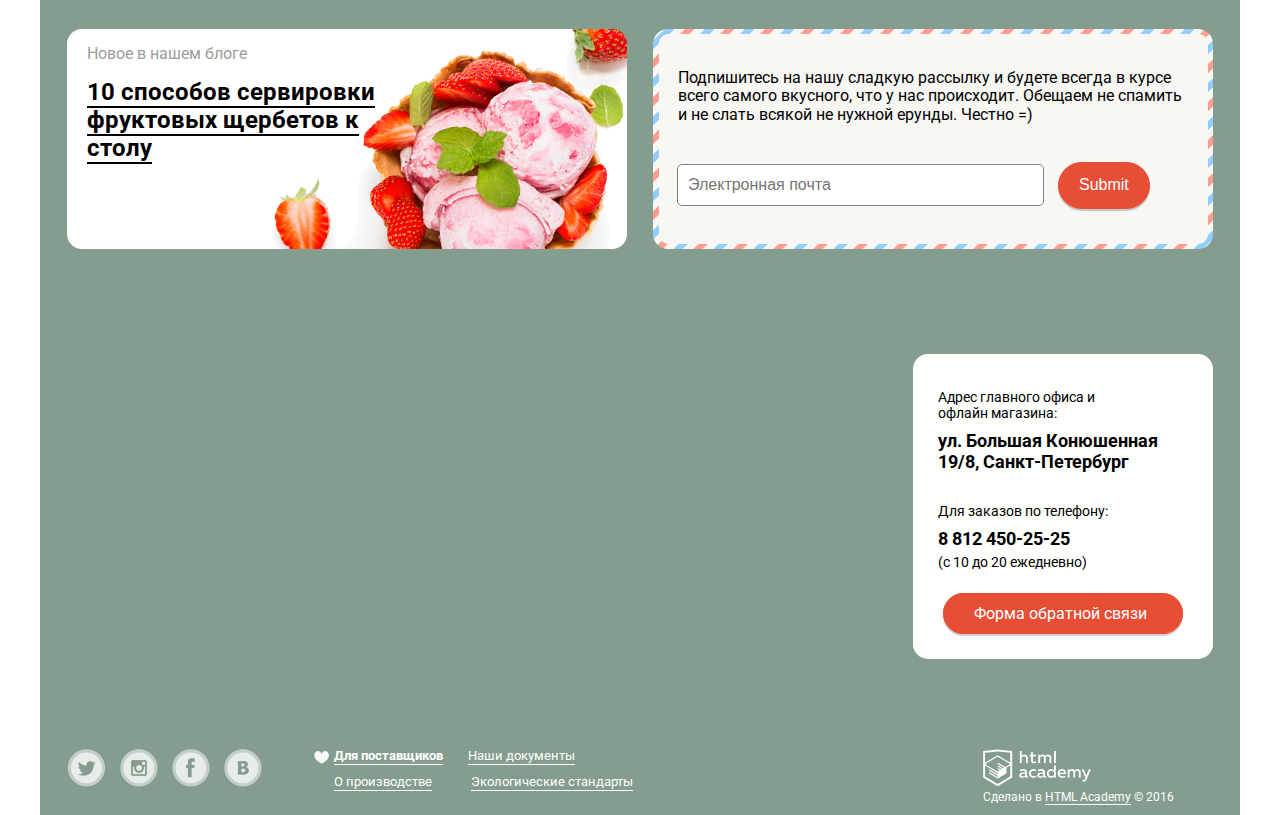
==== commit aa9e23d2: "test3" ====
--- a/index.html
+++ b/index.html
@@ -31,7 +31,8 @@
             <p class="main-time">8 812 450-25-25</p>
             </p>
             </div>
-            <p class="slide1-h1">Крем-брюле и пломбир с малиновым  кровным джемом</p>
+
+            <p class="slide1-h1">Крем-брюле и пломбир с кровавым джемом</p>
             <form class="slider-buttons">
                 <input type="radio" name="radio" id="radio" class="slider-but1 radio">
                 <label for="radio"></label>
